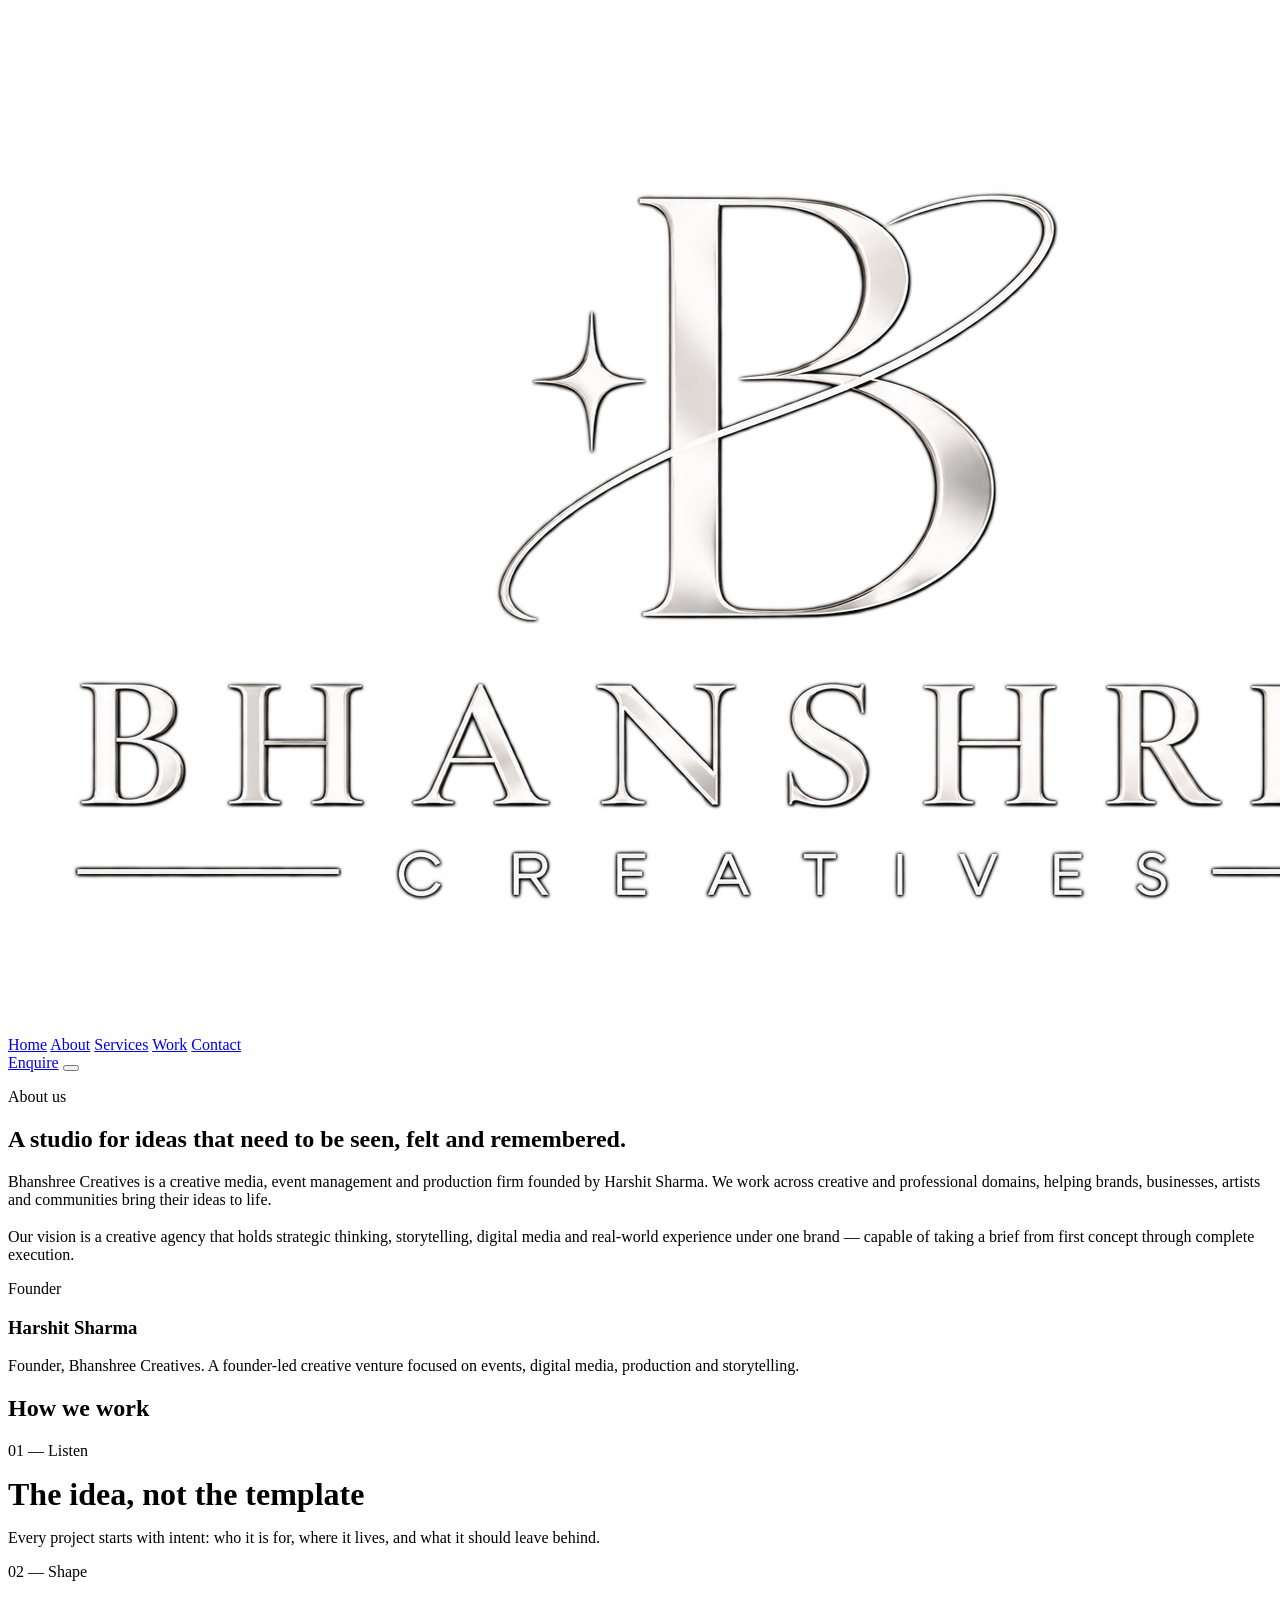
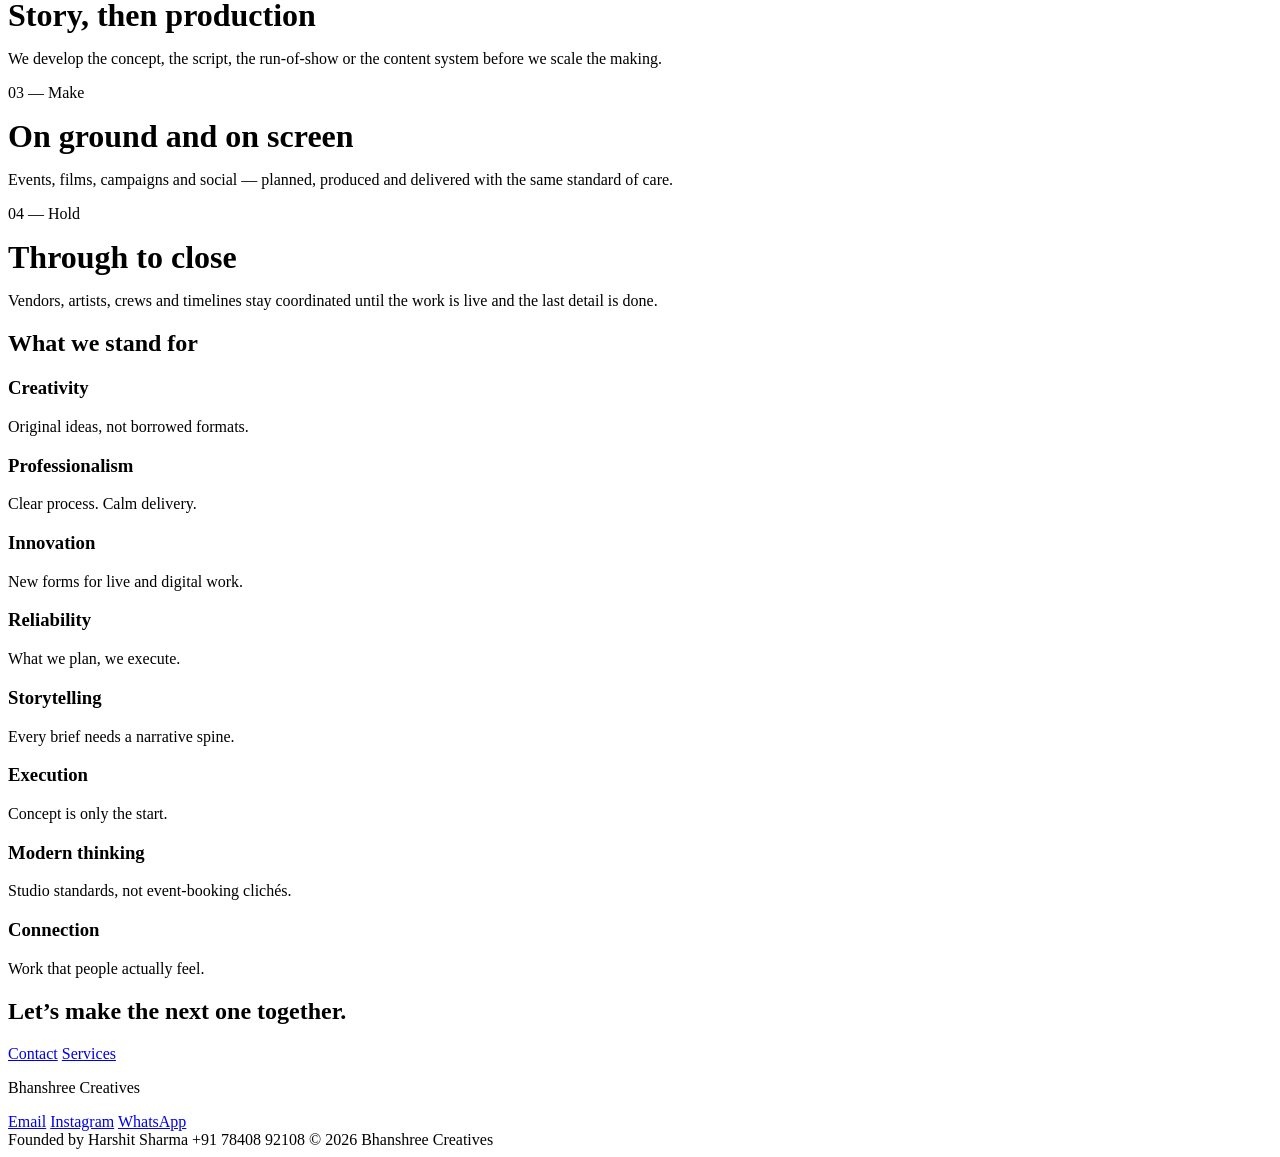
==== about.html @ 1881f75c "secound commit" ====
<!DOCTYPE html>
<html lang="en">
<head>
  <meta charset="UTF-8">
  <meta name="viewport" content="width=device-width, initial-scale=1.0">
  <title>About — Bhanshree Creatives</title>
  <meta name="description" content="Bhanshree Creatives is a founder-led creative venture focused on events, digital media, production and storytelling. Founded by Harshit Sharma.">
  <meta name="theme-color" content="#0b0b0b">
  <link rel="icon" href="assets/favicon.svg" type="image/svg+xml">
  <link rel="preconnect" href="https://fonts.googleapis.com">
  <link rel="preconnect" href="https://fonts.gstatic.com" crossorigin>
  <link href="https://fonts.googleapis.com/css2?family=Cormorant+Garamond:ital,wght@0,500;0,600;1,500&family=Inter:wght@400;500&display=swap" rel="stylesheet">
  <link rel="stylesheet" href="css/style.css">
</head>
<body data-page="about">
  <header class="site-header">
    <a class="logo" href="index.html"><img src="Photo/Luxurious%20BhanShree%20Creatives%20Logo%20(1).png" alt="Bhanshree Creatives"></a>
    <nav class="nav">
      <a href="index.html" data-page="home">Home</a>
      <a href="about.html" data-page="about">About</a>
      <a href="services.html" data-page="services">Services</a>
      <a href="work.html" data-page="work">Work</a>
      <a href="contact.html" data-page="contact">Contact</a>
    </nav>
    <a class="btn header-cta" href="contact.html">Enquire</a>
    <button class="nav-toggle" type="button" aria-label="Open menu"><span></span></button>
  </header>

  <section class="page-hero">
    <p class="kicker">About us</p>
    <h1>A studio for ideas that need to be seen, felt and remembered.</h1>
  </section>

  <section class="section">
    <div class="split">
      <div>
        <p class="lede">Bhanshree Creatives is a creative media, event management and production firm founded by Harshit Sharma. We work across creative and professional domains, helping brands, businesses, artists and communities bring their ideas to life.</p>
        <p class="lede" style="margin-top:1.2rem;">Our vision is a creative agency that holds strategic thinking, storytelling, digital media and real-world experience under one brand — capable of taking a brief from first concept through complete execution.</p>
      </div>
      <div class="founder">
        <p class="kicker">Founder</p>
        <h3>Harshit Sharma</h3>
        <p>Founder, Bhanshree Creatives. A founder-led creative venture focused on events, digital media, production and storytelling.</p>
      </div>
    </div>
  </section>

  <section class="section" style="padding-top:0;">
    <div class="section-head">
      <h2>How we work</h2>
    </div>
    <div class="split">
      <article>
        <p class="kicker">01 — Listen</p>
        <h3 class="display" style="font-size:2rem;margin:0.6rem 0;">The idea, not the template</h3>
        <p class="lede">Every project starts with intent: who it is for, where it lives, and what it should leave behind.</p>
      </article>
      <article>
        <p class="kicker">02 — Shape</p>
        <h3 class="display" style="font-size:2rem;margin:0.6rem 0;">Story, then production</h3>
        <p class="lede">We develop the concept, the script, the run-of-show or the content system before we scale the making.</p>
      </article>
      <article>
        <p class="kicker">03 — Make</p>
        <h3 class="display" style="font-size:2rem;margin:0.6rem 0;">On ground and on screen</h3>
        <p class="lede">Events, films, campaigns and social — planned, produced and delivered with the same standard of care.</p>
      </article>
      <article>
        <p class="kicker">04 — Hold</p>
        <h3 class="display" style="font-size:2rem;margin:0.6rem 0;">Through to close</h3>
        <p class="lede">Vendors, artists, crews and timelines stay coordinated until the work is live and the last detail is done.</p>
      </article>
    </div>
  </section>

  <section class="section" style="padding-top:0;">
    <div class="section-head">
      <h2>What we stand for</h2>
    </div>
    <div class="values">
      <article><h3>Creativity</h3><p>Original ideas, not borrowed formats.</p></article>
      <article><h3>Professionalism</h3><p>Clear process. Calm delivery.</p></article>
      <article><h3>Innovation</h3><p>New forms for live and digital work.</p></article>
      <article><h3>Reliability</h3><p>What we plan, we execute.</p></article>
      <article><h3>Storytelling</h3><p>Every brief needs a narrative spine.</p></article>
      <article><h3>Execution</h3><p>Concept is only the start.</p></article>
      <article><h3>Modern thinking</h3><p>Studio standards, not event-booking clichés.</p></article>
      <article><h3>Connection</h3><p>Work that people actually feel.</p></article>
    </div>
  </section>

  <section class="cta-band">
    <h2>Let’s make the next one together.</h2>
    <div class="cta-actions">
      <a class="btn" href="contact.html">Contact</a>
      <a class="btn btn-ghost" href="services.html">Services</a>
    </div>
  </section>

  <footer class="site-footer">
    <div class="footer-top">
      <p class="footer-brand">Bhanshree Creatives</p>
      <div class="cta-actions">
        <a href="mailto:bhanshreecreatives@gmail.com">Email</a>
        <a href="https://instagram.com/bhanshreecreatives" target="_blank" rel="noopener">Instagram</a>
        <a data-whatsapp target="_blank" rel="noopener">WhatsApp</a>
      </div>
    </div>
    <div class="footer-meta">
      <span>Founded by Harshit Sharma</span>
      <span>+91 78408 92108</span>
      <span>© 2026 Bhanshree Creatives</span>
    </div>
  </footer>

  <script src="js/config.js"></script>
  <script src="js/projects.js"></script>
  <script src="js/main.js"></script>
</body>
</html>
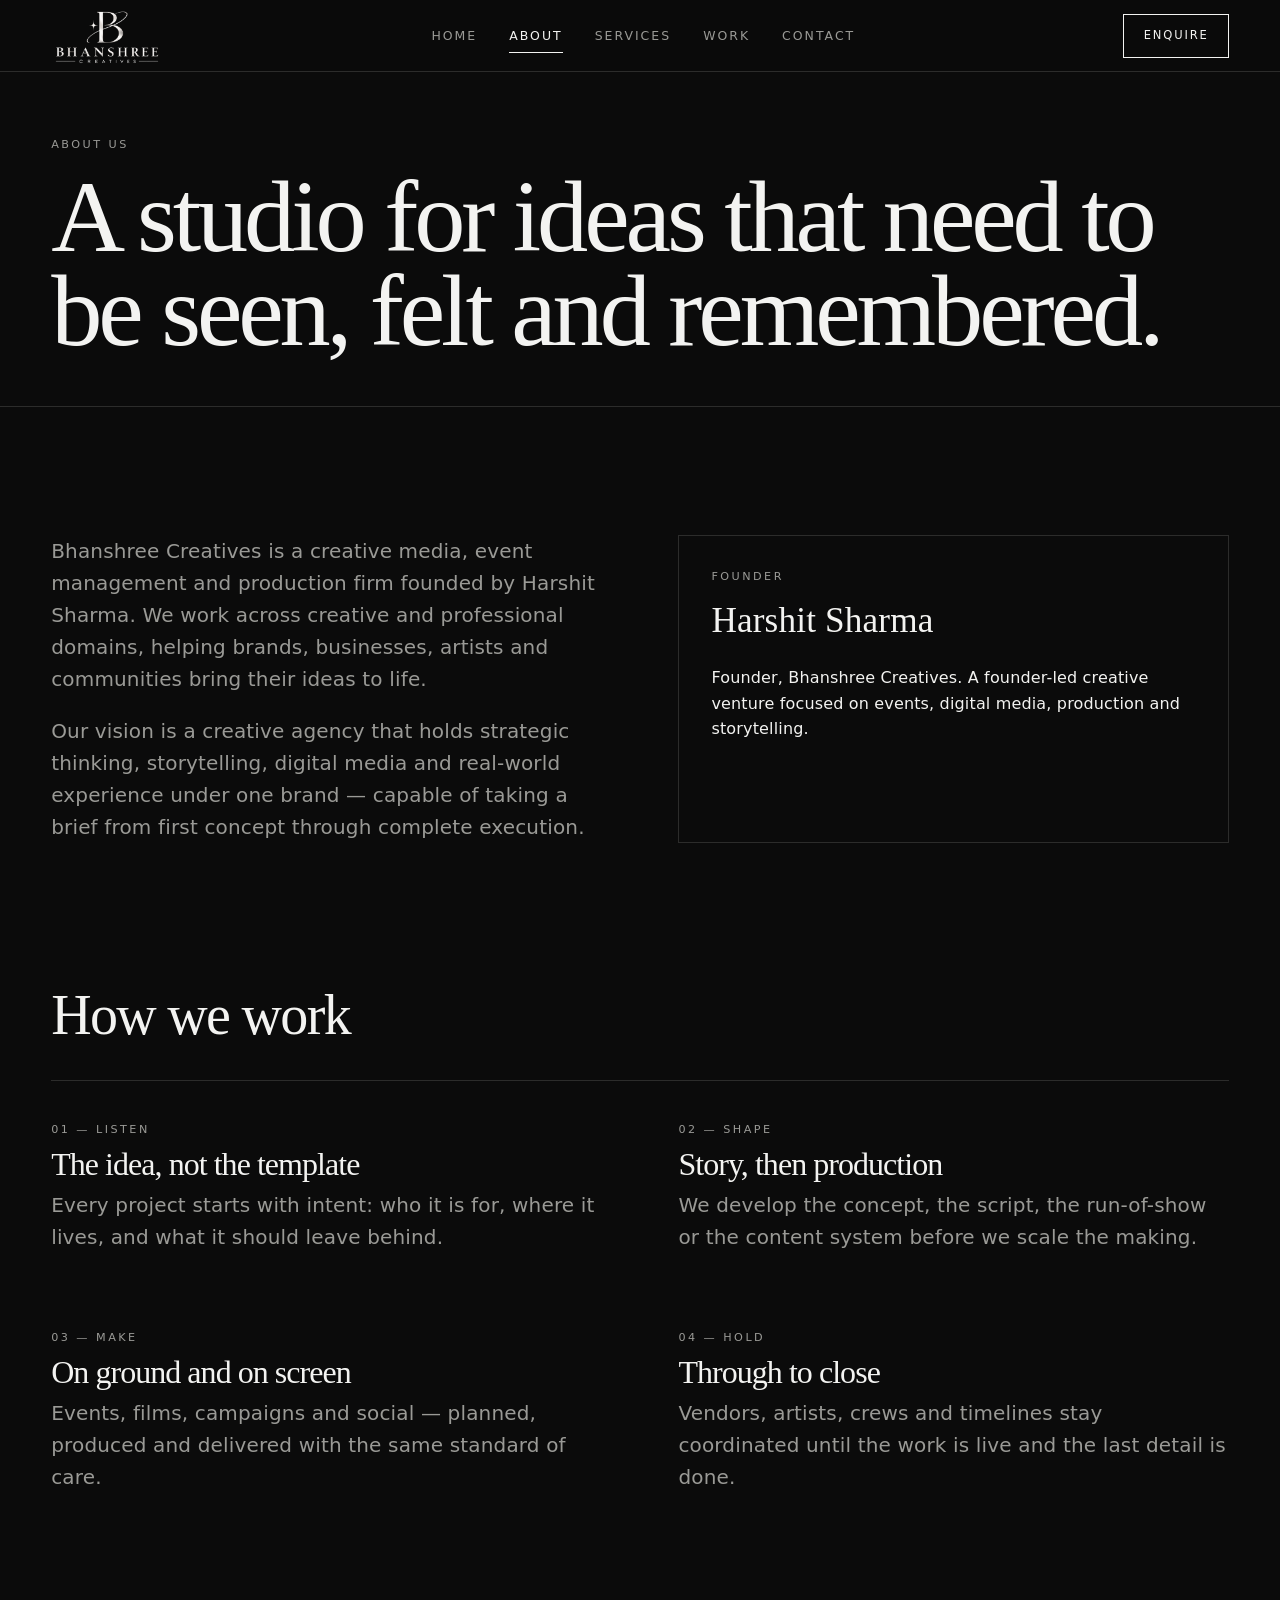
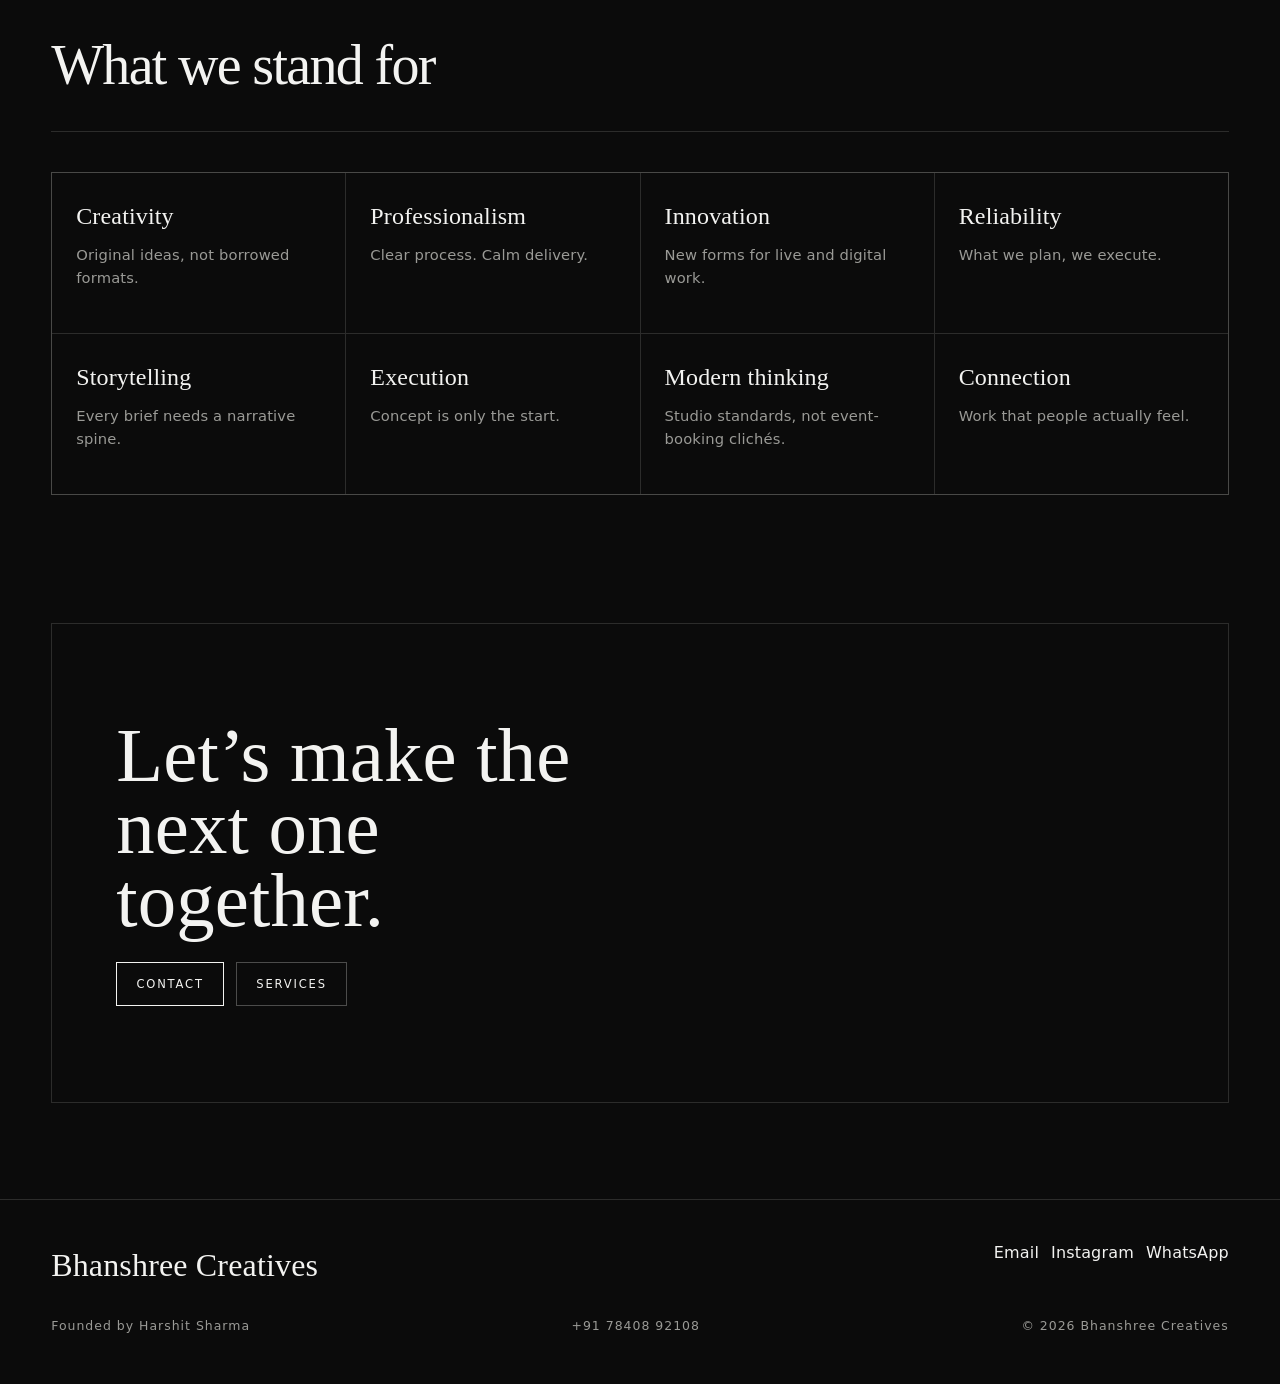
==== commit 192ce245: "new change" ====
--- a/about.html
+++ b/about.html
@@ -10,7 +10,7 @@
   <link rel="preconnect" href="https://fonts.googleapis.com">
   <link rel="preconnect" href="https://fonts.gstatic.com" crossorigin>
   <link href="https://fonts.googleapis.com/css2?family=Cormorant+Garamond:ital,wght@0,500;0,600;1,500&family=Inter:wght@400;500&display=swap" rel="stylesheet">
-  <link rel="stylesheet" href="css/style.css">
+  <link rel="stylesheet" href="style.css">
 </head>
 <body data-page="about">
   <header class="site-header">
--- a/style.css
+++ b/style.css
@@ -0,0 +1,987 @@
+:root {
+  --bg: #0b0b0b;
+  --bg-elev: #121212;
+  --ink: #f3f3f1;
+  --muted: #9a9a96;
+  --line: rgba(243, 243, 241, 0.14);
+  --line-strong: rgba(243, 243, 241, 0.28);
+  --serif: "Cormorant Garamond", "Times New Roman", serif;
+  --sans: "Inter", system-ui, sans-serif;
+  --pad: clamp(1.25rem, 4vw, 4rem);
+  --header: 4.5rem;
+}
+
+*,
+*::before,
+*::after {
+  box-sizing: border-box;
+  margin: 0;
+  padding: 0;
+}
+
+html {
+  scroll-behavior: smooth;
+}
+
+body {
+  background: var(--bg);
+  color: var(--ink);
+  font-family: var(--sans);
+  font-size: 1rem;
+  line-height: 1.6;
+  letter-spacing: 0.01em;
+  min-height: 100vh;
+}
+
+img,
+video {
+  max-width: 100%;
+  display: block;
+}
+
+a {
+  color: inherit;
+  text-decoration: none;
+}
+
+button,
+input,
+select,
+textarea {
+  font-family: inherit;
+  color: inherit;
+}
+
+button {
+  background: none;
+  border: 0;
+  cursor: pointer;
+}
+
+a:focus-visible,
+button:focus-visible,
+input:focus-visible,
+select:focus-visible,
+textarea:focus-visible {
+  outline: 2px solid var(--ink);
+  outline-offset: 4px;
+}
+
+.field input:focus,
+.field select:focus,
+.field textarea:focus {
+  border-bottom-color: var(--ink);
+}
+
+.field select {
+  color-scheme: dark;
+}
+
+.img-bw {
+  filter: grayscale(1) contrast(1.05);
+  width: 100%;
+  height: 100%;
+  object-fit: cover;
+}
+
+.kicker {
+  font-size: 0.7rem;
+  letter-spacing: 0.22em;
+  text-transform: uppercase;
+  color: var(--muted);
+}
+
+.display {
+  font-family: var(--serif);
+  font-weight: 500;
+  letter-spacing: -0.03em;
+  line-height: 0.95;
+}
+
+.lede {
+  font-size: clamp(1.05rem, 1.6vw, 1.25rem);
+  color: var(--muted);
+  max-width: 40rem;
+}
+
+.section {
+  padding: clamp(4rem, 10vw, 8rem) var(--pad);
+}
+
+.section-head {
+  display: flex;
+  justify-content: space-between;
+  align-items: flex-end;
+  gap: 1.5rem;
+  margin-bottom: 2.5rem;
+  border-bottom: 1px solid var(--line);
+  padding-bottom: 1.25rem;
+}
+
+.section-head h2 {
+  font-family: var(--serif);
+  font-size: clamp(2rem, 5vw, 3.5rem);
+  font-weight: 500;
+  letter-spacing: -0.03em;
+}
+
+.site-header {
+  position: fixed;
+  inset: 0 0 auto;
+  z-index: 50;
+  display: grid;
+  grid-template-columns: auto 1fr auto;
+  align-items: center;
+  gap: 1.5rem;
+  height: var(--header);
+  padding: 0 var(--pad);
+  background: rgba(11, 11, 11, 0.86);
+  backdrop-filter: blur(14px);
+  border-bottom: 1px solid var(--line);
+}
+
+.logo {
+  position: relative;
+  display: block;
+  width: 7rem;
+  height: 3.5rem;
+  overflow: hidden;
+}
+
+.logo img {
+  position: absolute;
+  top: -0.6rem;
+  left: 0;
+  width: 7rem;
+  max-width: none;
+  height: auto;
+}
+
+.nav {
+  display: flex;
+  justify-content: center;
+  gap: 2rem;
+}
+
+.nav a {
+  font-size: 0.78rem;
+  letter-spacing: 0.16em;
+  text-transform: uppercase;
+  color: var(--muted);
+  position: relative;
+}
+
+.nav a:hover,
+.nav a.is-active {
+  color: var(--ink);
+}
+
+.nav a.is-active::after {
+  content: "";
+  position: absolute;
+  left: 0;
+  right: 0;
+  bottom: -0.45rem;
+  height: 1px;
+  background: var(--ink);
+}
+
+.header-cta {
+  justify-self: end;
+}
+
+.nav-toggle {
+  display: none;
+  width: 2.4rem;
+  height: 2.4rem;
+  position: relative;
+  z-index: 60;
+}
+
+.nav-toggle span,
+.nav-toggle span::before,
+.nav-toggle span::after {
+  display: block;
+  width: 1.35rem;
+  height: 1px;
+  background: var(--ink);
+  position: absolute;
+  left: 0.5rem;
+}
+
+.nav-toggle span {
+  top: 50%;
+}
+
+.nav-toggle span::before,
+.nav-toggle span::after {
+  content: "";
+}
+
+.nav-toggle span::before {
+  top: -6px;
+}
+
+.nav-toggle span::after {
+  top: 6px;
+}
+
+body.nav-open .nav-toggle span {
+  background: transparent;
+}
+
+body.nav-open .nav-toggle span::before {
+  top: 0;
+  transform: rotate(45deg);
+}
+
+body.nav-open .nav-toggle span::after {
+  top: 0;
+  transform: rotate(-45deg);
+}
+
+.btn {
+  display: inline-flex;
+  align-items: center;
+  justify-content: center;
+  gap: 0.6rem;
+  min-height: 2.75rem;
+  padding: 0 1.2rem;
+  font-size: 0.72rem;
+  letter-spacing: 0.16em;
+  text-transform: uppercase;
+  border: 1px solid var(--ink);
+  transition: background 0.25s ease, color 0.25s ease, border-color 0.25s ease;
+}
+
+.btn:hover {
+  background: var(--ink);
+  color: var(--bg);
+}
+
+.btn-ghost {
+  border-color: var(--line-strong);
+  color: var(--ink);
+}
+
+.btn-ghost:hover {
+  border-color: var(--ink);
+}
+
+.hero {
+  min-height: 100vh;
+  padding: calc(var(--header) + 3rem) var(--pad) 4rem;
+  display: grid;
+  align-content: end;
+  gap: 3rem;
+  position: relative;
+  overflow: hidden;
+}
+
+.hero::after {
+  content: "";
+  position: absolute;
+  inset: auto 0 0;
+  height: 40%;
+  background: linear-gradient(transparent, var(--bg));
+  pointer-events: none;
+}
+
+.hero-media {
+  position: absolute;
+  inset: 0;
+  z-index: -1;
+}
+
+.hero-media img {
+  width: 100%;
+  height: 100%;
+  object-fit: cover;
+  filter: grayscale(1) brightness(0.38) contrast(1.1);
+}
+
+.hero h1 {
+  font-family: var(--serif);
+  font-size: clamp(2.8rem, 9vw, 8.2rem);
+  font-weight: 500;
+  line-height: 0.9;
+  letter-spacing: -0.04em;
+  max-width: 16ch;
+}
+
+.hero-bottom {
+  display: grid;
+  grid-template-columns: 1fr auto;
+  gap: 2rem;
+  align-items: end;
+  max-width: 72rem;
+}
+
+.hero-bottom p {
+  max-width: 34rem;
+  color: #d5d5d1;
+}
+
+.ticker {
+  border-top: 1px solid var(--line);
+  border-bottom: 1px solid var(--line);
+  overflow: hidden;
+  padding: 0.85rem 0;
+}
+
+.ticker-track {
+  display: flex;
+  gap: 2.5rem;
+  width: max-content;
+  animation: ticker 36s linear infinite;
+  font-size: 0.75rem;
+  letter-spacing: 0.2em;
+  text-transform: uppercase;
+  color: var(--muted);
+}
+
+.photo-feature {
+  width: 100%;
+  height: clamp(20rem, 55vw, 42rem);
+  overflow: hidden;
+  border-bottom: 1px solid var(--line);
+  background: var(--bg-elev);
+}
+
+.photo-feature img {
+  width: 100%;
+  height: 100%;
+  object-fit: cover;
+  object-position: center;
+  filter: grayscale(1) contrast(1.08);
+}
+
+@keyframes ticker {
+  from {
+    transform: translateX(0);
+  }
+  to {
+    transform: translateX(-50%);
+  }
+}
+
+.intro-grid {
+  display: grid;
+  grid-template-columns: minmax(0, 0.9fr) minmax(0, 1.1fr);
+  gap: clamp(2rem, 6vw, 6rem);
+  align-items: start;
+}
+
+.intro-grid h2 {
+  font-family: var(--serif);
+  font-size: clamp(2.1rem, 4.5vw, 3.4rem);
+  font-weight: 500;
+  line-height: 1.05;
+}
+
+.service-list {
+  display: grid;
+}
+
+.service-row {
+  display: grid;
+  grid-template-columns: 4.5rem 1fr auto;
+  gap: 1rem;
+  align-items: center;
+  padding: 1.4rem 0;
+  border-top: 1px solid var(--line);
+  transition: padding 0.25s ease;
+}
+
+.service-row:last-child {
+  border-bottom: 1px solid var(--line);
+}
+
+.service-row:hover {
+  padding-left: 0.6rem;
+}
+
+.service-row .num {
+  color: var(--muted);
+  font-size: 0.8rem;
+  letter-spacing: 0.12em;
+}
+
+.service-row h3 {
+  font-family: var(--serif);
+  font-size: clamp(1.6rem, 3vw, 2.2rem);
+  font-weight: 500;
+}
+
+.service-row span {
+  color: var(--muted);
+  font-size: 0.8rem;
+}
+
+.work-grid {
+  display: grid;
+  grid-template-columns: 1.4fr 1fr;
+  gap: 1rem;
+}
+
+.work-card {
+  position: relative;
+  overflow: hidden;
+  isolation: isolate;
+  min-height: 22rem;
+  background: var(--bg-elev);
+  display: block;
+  color: var(--ink);
+}
+
+.work-card.tall {
+  min-height: 34rem;
+  grid-row: span 2;
+}
+
+.work-card img {
+  position: absolute;
+  inset: 0;
+  z-index: 0;
+  width: 100%;
+  height: 100%;
+  object-fit: cover;
+  filter: grayscale(1);
+  transition: transform 0.7s ease, filter 0.7s ease;
+}
+
+.work-card:hover img {
+  transform: scale(1.04);
+  filter: grayscale(0.35);
+}
+
+.work-card figcaption {
+  position: absolute;
+  inset: auto 0 0;
+  z-index: 1;
+  padding: 1.4rem;
+  background: linear-gradient(transparent, rgba(0, 0, 0, 0.78));
+}
+
+.work-card h3 {
+  font-family: var(--serif);
+  font-size: 1.8rem;
+  font-weight: 500;
+}
+
+.work-card p {
+  font-size: 0.8rem;
+  letter-spacing: 0.12em;
+  text-transform: uppercase;
+  color: #cfcfcb;
+}
+
+.collaborators {
+  display: flex;
+  flex-wrap: wrap;
+  gap: 0.75rem 2.5rem;
+  font-family: var(--serif);
+  font-size: clamp(1.4rem, 3vw, 2rem);
+  color: var(--muted);
+}
+
+.cta-band {
+  margin: 0 var(--pad) clamp(3rem, 8vw, 6rem);
+  padding: clamp(3rem, 8vw, 6rem) clamp(1.5rem, 5vw, 4rem);
+  border: 1px solid var(--line);
+  display: grid;
+  gap: 1.5rem;
+}
+
+.cta-band h2 {
+  font-family: var(--serif);
+  font-size: clamp(2.4rem, 6vw, 5rem);
+  font-weight: 500;
+  line-height: 0.95;
+  max-width: 12ch;
+}
+
+.cta-actions {
+  display: flex;
+  flex-wrap: wrap;
+  gap: 0.75rem;
+}
+
+.page-hero {
+  padding: calc(var(--header) + 4rem) var(--pad) 3rem;
+  border-bottom: 1px solid var(--line);
+}
+
+.page-hero h1 {
+  font-family: var(--serif);
+  font-size: clamp(3rem, 8vw, 6.5rem);
+  font-weight: 500;
+  letter-spacing: -0.04em;
+  line-height: 0.92;
+  margin-top: 1rem;
+}
+
+.split {
+  display: grid;
+  grid-template-columns: 1fr 1fr;
+  gap: clamp(2rem, 6vw, 5rem);
+}
+
+.founder {
+  border: 1px solid var(--line);
+  padding: 2rem;
+}
+
+.founder h3 {
+  font-family: var(--serif);
+  font-size: 2.2rem;
+  font-weight: 500;
+  margin: 0.4rem 0 1rem;
+}
+
+.values {
+  display: grid;
+  grid-template-columns: repeat(4, 1fr);
+  gap: 1px;
+  background: var(--line);
+  border: 1px solid var(--line);
+}
+
+.values article {
+  background: var(--bg);
+  padding: 1.5rem;
+  min-height: 10rem;
+}
+
+.values h3 {
+  font-family: var(--serif);
+  font-size: 1.5rem;
+  font-weight: 500;
+  margin-bottom: 0.5rem;
+}
+
+.values p {
+  color: var(--muted);
+  font-size: 0.92rem;
+}
+
+.service-block {
+  display: grid;
+  grid-template-columns: 8rem 1fr 1fr;
+  gap: 2rem;
+  padding: 3rem 0;
+  border-top: 1px solid var(--line);
+}
+
+.service-block .num {
+  font-family: var(--serif);
+  font-size: 2.4rem;
+}
+
+.service-block h2 {
+  font-family: var(--serif);
+  font-size: clamp(2rem, 4vw, 3rem);
+  font-weight: 500;
+  line-height: 1;
+}
+
+.service-block ul {
+  list-style: none;
+  color: var(--muted);
+}
+
+.service-block li {
+  padding: 0.55rem 0;
+  border-bottom: 1px solid var(--line);
+}
+
+.filter-bar {
+  display: flex;
+  flex-wrap: wrap;
+  gap: 0.5rem;
+  margin-bottom: 2rem;
+}
+
+.filter-bar button {
+  border: 1px solid var(--line);
+  padding: 0.45rem 0.9rem;
+  font-size: 0.72rem;
+  letter-spacing: 0.14em;
+  text-transform: uppercase;
+  color: var(--muted);
+}
+
+.filter-bar button.is-on,
+.filter-bar button:hover {
+  border-color: var(--ink);
+  color: var(--ink);
+}
+
+.masonry {
+  display: grid;
+  grid-template-columns: repeat(2, 1fr);
+  gap: 1rem;
+}
+
+.contact-layout {
+  display: grid;
+  grid-template-columns: 0.9fr 1.1fr;
+  gap: clamp(2rem, 5vw, 5rem);
+}
+
+.contact-links {
+  display: grid;
+  gap: 1rem;
+  margin-top: 2rem;
+}
+
+.contact-links a {
+  display: flex;
+  justify-content: space-between;
+  border-bottom: 1px solid var(--line);
+  padding: 0.9rem 0;
+  font-size: 0.95rem;
+}
+
+.contact-links a:hover {
+  opacity: 0.7;
+}
+
+.form {
+  display: grid;
+  gap: 1rem;
+}
+
+.field {
+  display: grid;
+  gap: 0.4rem;
+}
+
+.field label {
+  font-size: 0.7rem;
+  letter-spacing: 0.16em;
+  text-transform: uppercase;
+  color: var(--muted);
+}
+
+.field input,
+.field select,
+.field textarea {
+  background: transparent;
+  border: 0;
+  border-bottom: 1px solid var(--line-strong);
+  padding: 0.7rem 0;
+  outline: none;
+}
+
+.field textarea {
+  min-height: 8rem;
+  resize: vertical;
+}
+
+.form-note {
+  color: var(--muted);
+  font-size: 0.85rem;
+}
+
+.site-footer {
+  padding: 2.5rem var(--pad) 3rem;
+  border-top: 1px solid var(--line);
+  display: grid;
+  gap: 1.5rem;
+}
+
+.footer-top {
+  display: flex;
+  justify-content: space-between;
+  gap: 2rem;
+  flex-wrap: wrap;
+}
+
+.footer-brand {
+  font-family: var(--serif);
+  font-size: 2rem;
+}
+
+.footer-meta {
+  display: flex;
+  justify-content: space-between;
+  gap: 1rem;
+  flex-wrap: wrap;
+  color: var(--muted);
+  font-size: 0.78rem;
+  letter-spacing: 0.08em;
+}
+
+.stats {
+  display: grid;
+  grid-template-columns: repeat(4, 1fr);
+  border-top: 1px solid var(--line);
+  border-bottom: 1px solid var(--line);
+}
+
+.stats article {
+  padding: 1.6rem var(--pad) 1.6rem 0;
+  border-right: 1px solid var(--line);
+}
+
+.stats article:first-child {
+  padding-left: var(--pad);
+}
+
+.stats article:last-child {
+  border-right: 0;
+}
+
+.stats strong {
+  display: block;
+  font-family: var(--serif);
+  font-size: clamp(1.6rem, 3vw, 2.2rem);
+  font-weight: 500;
+}
+
+.stats span {
+  color: var(--muted);
+  font-size: 0.85rem;
+}
+
+.steps {
+  display: grid;
+  grid-template-columns: repeat(4, 1fr);
+  gap: 1.5rem;
+}
+
+.steps article {
+  border-top: 1px solid var(--line);
+  padding-top: 1.1rem;
+}
+
+.steps h3 {
+  font-family: var(--serif);
+  font-size: 1.45rem;
+  font-weight: 500;
+  margin: 0.35rem 0 0.6rem;
+}
+
+.steps p {
+  color: var(--muted);
+  font-size: 0.92rem;
+}
+
+.who-list {
+  display: grid;
+  grid-template-columns: 1fr 1fr;
+  gap: 0;
+}
+
+.who-list li {
+  list-style: none;
+  padding: 0.85rem 0;
+  border-bottom: 1px solid var(--line);
+  color: var(--muted);
+}
+
+.service-note {
+  margin-top: 1rem;
+  color: var(--muted);
+  font-size: 0.92rem;
+}
+
+.service-note strong {
+  color: var(--ink);
+  font-weight: 500;
+}
+
+.brief-box {
+  margin-top: 2rem;
+  border: 1px solid var(--line);
+  padding: 1.4rem;
+}
+
+.brief-box h3 {
+  font-family: var(--serif);
+  font-size: 1.5rem;
+  font-weight: 500;
+  margin-bottom: 0.7rem;
+}
+
+.brief-box li {
+  list-style: none;
+  color: var(--muted);
+  padding: 0.35rem 0;
+}
+
+.case-meta {
+  display: grid;
+  grid-template-columns: 1fr 1fr;
+  gap: 1rem 2rem;
+  margin: 1.4rem 0 1.6rem;
+}
+
+.case-meta dt {
+  font-size: 0.68rem;
+  letter-spacing: 0.16em;
+  text-transform: uppercase;
+  color: var(--muted);
+  margin-bottom: 0.2rem;
+}
+
+.case-meta dd {
+  color: var(--ink);
+}
+
+.case-sub {
+  font-family: var(--serif);
+  font-size: 1.4rem;
+  font-weight: 500;
+  margin: 1.6rem 0 0.6rem;
+  color: var(--ink);
+}
+
+.case-list {
+  list-style: none;
+  color: var(--muted);
+}
+
+.case-list li {
+  padding: 0.45rem 0;
+  border-bottom: 1px solid var(--line);
+}
+
+.lightbox {
+  position: fixed;
+  inset: 0;
+  background: #0b0b0b;
+  z-index: 80;
+  display: none;
+  overflow: auto;
+  padding: calc(var(--header) + 3.4rem) var(--pad) 4rem;
+}
+
+.lightbox.is-open {
+  display: block;
+}
+
+.lightbox-inner {
+  max-width: 56rem;
+  margin: 0 auto;
+}
+
+.lightbox img,
+.lightbox iframe {
+  width: 100%;
+  aspect-ratio: 16 / 9;
+  object-fit: cover;
+  border: 0;
+  margin-bottom: 1.5rem;
+  filter: grayscale(0.4);
+}
+
+.lightbox h2 {
+  font-family: var(--serif);
+  font-size: 2.6rem;
+  font-weight: 500;
+}
+
+.lightbox p {
+  color: var(--muted);
+  margin: 0.8rem 0;
+}
+
+.lightbox-close {
+  position: fixed;
+  top: calc(var(--header) + 0.7rem);
+  right: var(--pad);
+  z-index: 81;
+  font-size: 0.72rem;
+  letter-spacing: 0.16em;
+  text-transform: uppercase;
+  border: 1px solid var(--ink);
+  padding: 0.5rem 0.9rem;
+  background: var(--bg);
+}
+
+.reveal {
+  opacity: 0;
+  transform: translateY(16px);
+  animation: rise 0.8s ease forwards;
+}
+
+@keyframes rise {
+  to {
+    opacity: 1;
+    transform: none;
+  }
+}
+
+@media (max-width: 900px) {
+  .nav-toggle {
+    display: block;
+    justify-self: end;
+  }
+
+  .header-cta {
+    display: none;
+  }
+
+  .site-header {
+    grid-template-columns: 1fr auto;
+  }
+
+  .nav {
+    position: fixed;
+    inset: 0;
+    background: var(--bg);
+    flex-direction: column;
+    justify-content: center;
+    align-items: flex-start;
+    padding: var(--pad);
+    gap: 1.4rem;
+    transform: translateY(-110%);
+    transition: transform 0.35s ease;
+  }
+
+  .nav a {
+    font-size: 1.4rem;
+    letter-spacing: 0.08em;
+  }
+
+  body.nav-open .nav {
+    transform: none;
+  }
+
+  .hero-bottom,
+  .intro-grid,
+  .work-grid,
+  .split,
+  .service-block,
+  .contact-layout,
+  .values,
+  .masonry,
+  .stats,
+  .steps,
+  .who-list,
+  .case-meta {
+    grid-template-columns: 1fr;
+  }
+
+  .stats article {
+    padding: 1.2rem var(--pad);
+    border-right: 0;
+    border-bottom: 1px solid var(--line);
+  }
+
+  .work-card.tall,
+  .work-card {
+    min-height: 18rem;
+    grid-row: auto;
+  }
+
+  .service-row {
+    grid-template-columns: 3rem 1fr;
+  }
+
+  .service-row span {
+    display: none;
+  }
+}
